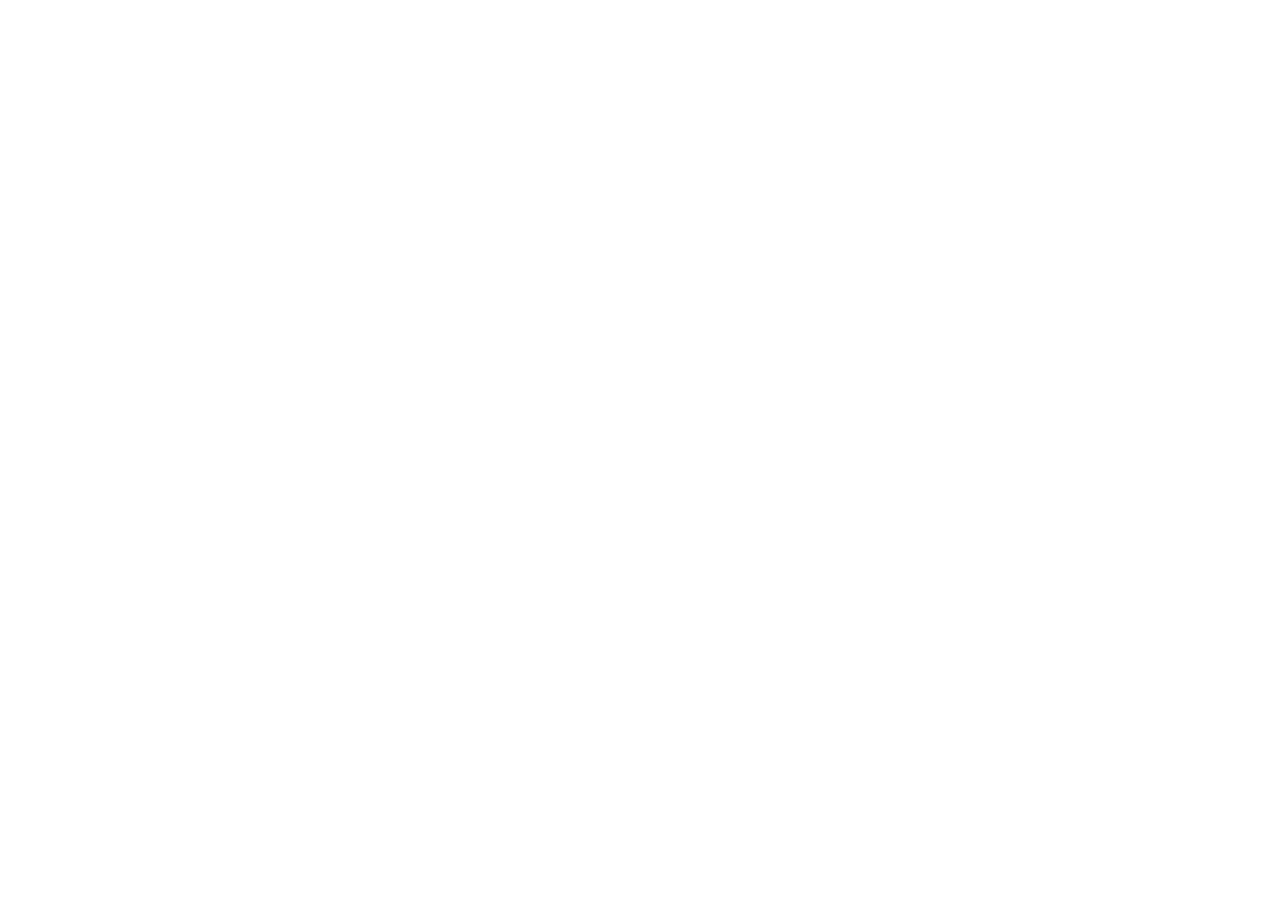
==== index.html @ 39fed941 "Add files via upload" ====
<!DOCTYPE html>
<html lang="en">
<head>
    <meta charset="UTF-8">
    <meta name="viewport" content="width=device-width, initial-scale=1.0">
    <title>homepage</title>
</head>
<body>
    
</body>
</html>
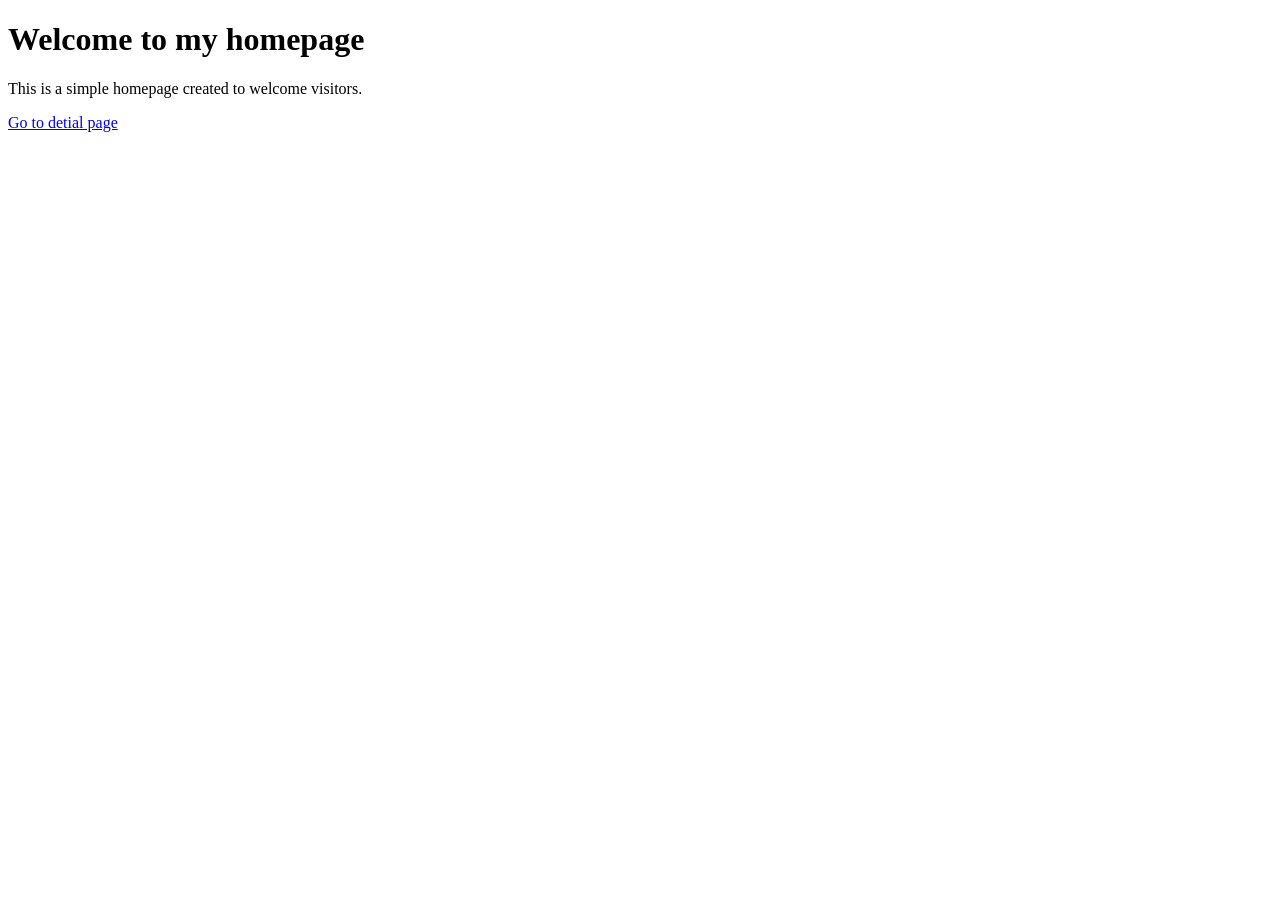
==== commit a917a8dd: "Add files via upload" ====
--- a/index.html
+++ b/index.html
@@ -6,6 +6,8 @@
     <title>homepage</title>
 </head>
 <body>
-    
+<h1>Welcome to my homepage</h1>
+<p>This is a simple homepage created to welcome visitors.</p>
+<p><a href="to-eat-detail.html">Go to detial page</a></p>
 </body>
 </html>
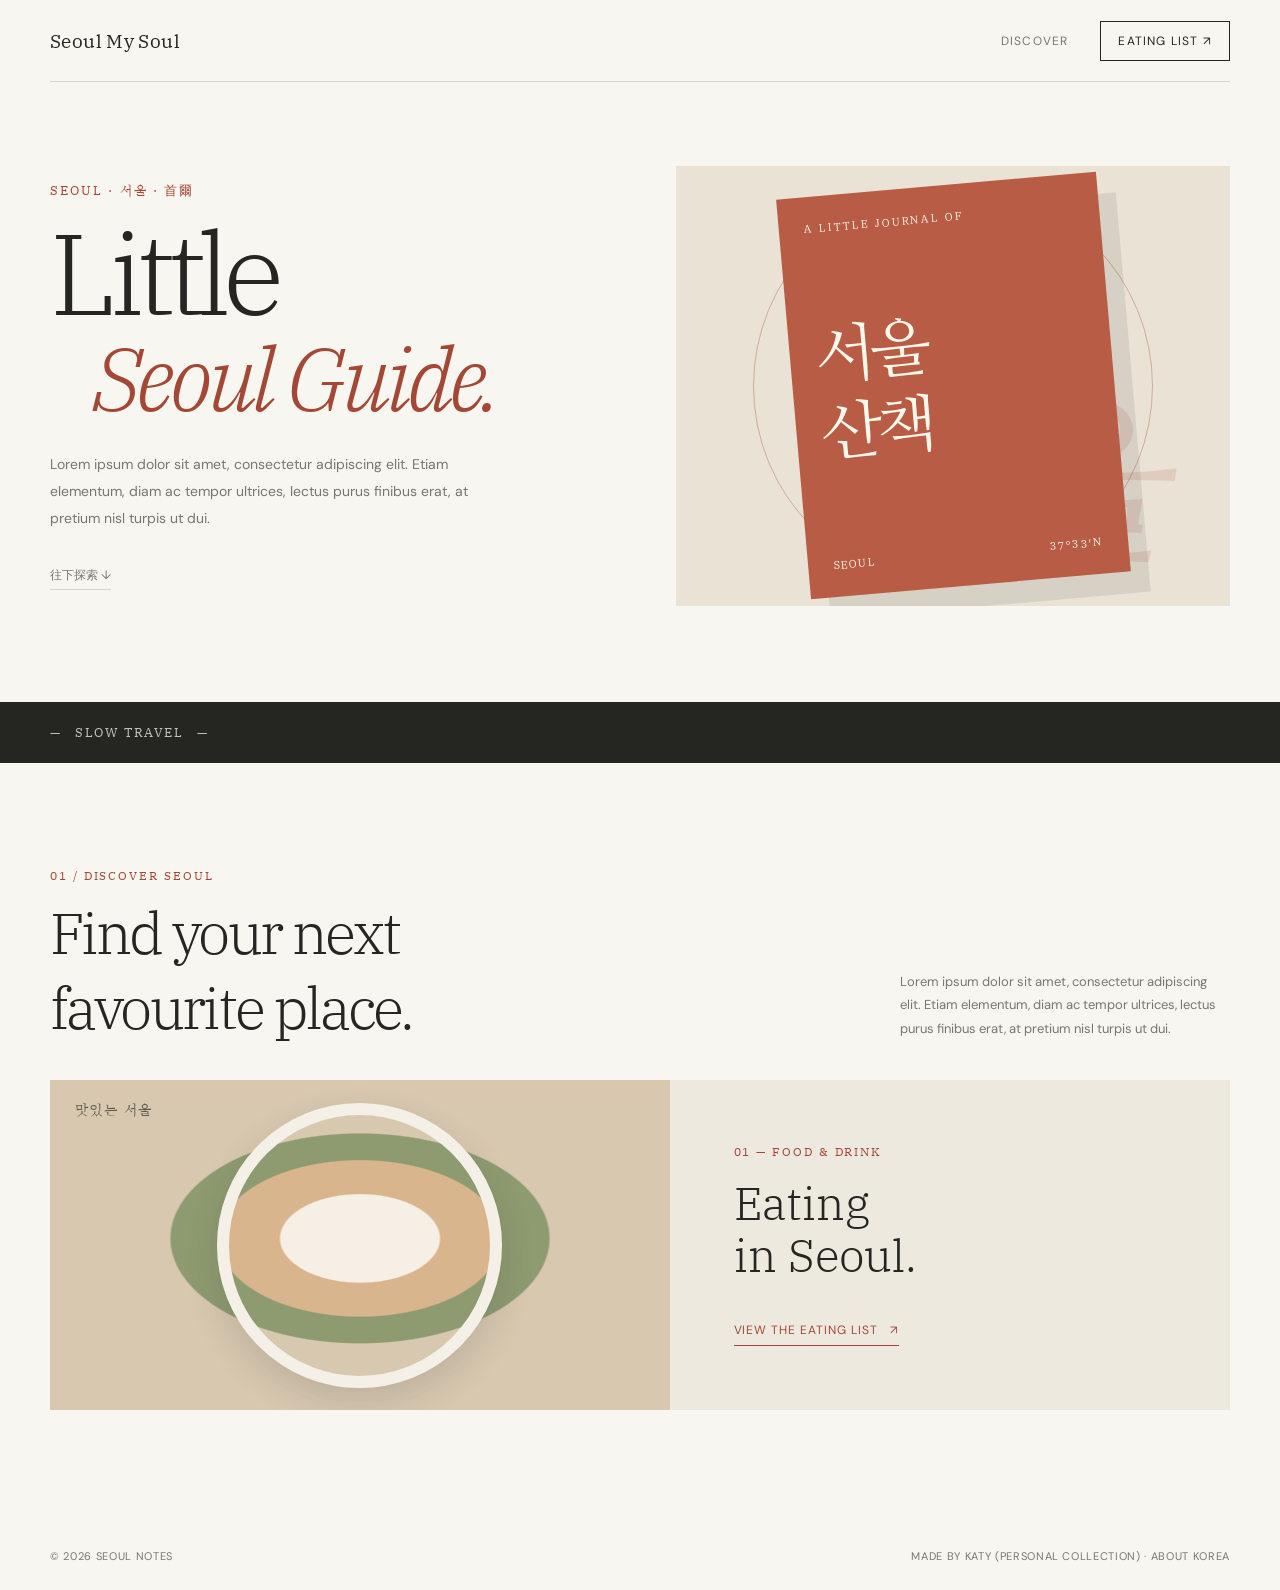
==== commit 24e90774: "Add files via upload" ====
--- a/index.html
+++ b/index.html
@@ -1,13 +1,465 @@
 <!DOCTYPE html>
-<html lang="en">
+<html lang="zh-Hant">
 <head>
-    <meta charset="UTF-8">
-    <meta name="viewport" content="width=device-width, initial-scale=1.0">
-    <title>homepage</title>
+  <meta charset="UTF-8" />
+  <meta name="viewport" content="width=device-width, initial-scale=1.0" />
+  <meta name="description" content="探索首爾美食與旅行靈感，收藏值得造訪的餐廳、咖啡店與街頭小吃。" />
+  <title>Korea Notes</title>
+
+  <link rel="preconnect" href="https://fonts.googleapis.com" />
+  <link rel="preconnect" href="https://fonts.gstatic.com" crossorigin />
+  <link href="https://fonts.googleapis.com/css2?family=DM+Sans:wght@400;500;600;700&family=IBM+Plex+Serif:ital,wght@0,300;0,400;0,500;1,300;1,400&family=Nanum+Myeongjo&display=swap" rel="stylesheet" />
+
+  <style>
+    :root {
+      --ink: #252522;
+      --muted: #77766f;
+      --paper: #f8f6f0;
+      --cream: #eee9df;
+      --red: #a44735;
+      --line: rgba(37, 37, 34, .16);
+      --serif: "IBM Plex Serif", "Nanum Myeongjo", serif;
+      --sans: "DM Sans", "Noto Sans TC", sans-serif;
+    }
+
+    * { box-sizing: border-box; }
+    html { scroll-behavior: smooth; }
+    body {
+      margin: 0;
+      color: var(--ink);
+      background: var(--paper);
+      font-family: var(--sans);
+      -webkit-font-smoothing: antialiased;
+    }
+    a { color: inherit; text-decoration: none; }
+    button, a { -webkit-tap-highlight-color: transparent; }
+
+    .site-header {
+      width: min(1180px, calc(100% - 64px));
+      margin: 0 auto;
+      min-height: 82px;
+      display: flex;
+      align-items: center;
+      justify-content: space-between;
+      border-bottom: 1px solid var(--line);
+    }
+    .brand {
+      display: inline-flex;
+      align-items: center;
+      gap: 11px;
+      font-family: var(--serif);
+      font-size: 19px;
+      letter-spacing: .02em;
+    }
+    .brand-mark {
+      width: 31px;
+      height: 31px;
+      display: grid;
+      place-items: center;
+      border: 1px solid var(--red);
+      border-radius: 50%;
+      color: var(--red);
+      font-family: var(--serif);
+      font-size: 16px;
+      font-style: italic;
+    }
+    .nav-links { display: flex; gap: 32px; align-items: center; }
+    .nav-links a {
+      color: var(--muted);
+      font-size: 12px;
+      letter-spacing: .1em;
+      text-transform: uppercase;
+      transition: color .2s ease;
+    }
+    .nav-links a:hover { color: var(--red); }
+    .nav-cta {
+      padding: 11px 17px;
+      border: 1px solid var(--ink);
+      color: var(--ink) !important;
+      transition: background .2s ease, color .2s ease;
+    }
+    .nav-cta:hover { background: var(--ink); color: white !important; }
+
+    .hero {
+      width: min(1180px, calc(100% - 64px));
+      margin: 0 auto;
+      min-height: 620px;
+      padding: 76px 0 88px;
+      display: grid;
+      grid-template-columns: 1.02fr .98fr;
+      align-items: center;
+      gap: 50px;
+    }
+    .eyebrow {
+      margin: 0 0 22px;
+      color: var(--red);
+      font-family: var(--serif);
+      font-size: 13px;
+      letter-spacing: .16em;
+    }
+    h1 {
+      margin: 0;
+      font-family: var(--serif);
+      font-size: clamp(66px, 9vw, 124px);
+      font-weight: 300;
+      letter-spacing: -.065em;
+      line-height: .88;
+    }
+    h1 span { display: block; }
+    h1 .second-line {
+      margin: 15px 0 0 42px;
+      color: var(--red);
+      font-style: italic;
+      font-size: .77em;
+      letter-spacing: -.055em;
+    }
+    .hero-copy {
+      max-width: 430px;
+      margin: 34px 0 0;
+      color: var(--muted);
+      font-size: 14px;
+      line-height: 1.95;
+    }
+    .hero-actions {
+      display: flex;
+      align-items: center;
+      gap: 22px;
+      margin-top: 34px;
+    }
+    .primary-link {
+      display: inline-flex;
+      align-items: center;
+      gap: 22px;
+      padding: 15px 19px;
+      background: var(--red);
+      color: white;
+      font-size: 12px;
+      letter-spacing: .08em;
+      transition: transform .2s ease, background .2s ease;
+    }
+    .primary-link:hover { background: #873929; transform: translateY(-2px); }
+    .text-link {
+      color: var(--muted);
+      font-size: 12px;
+      border-bottom: 1px solid var(--line);
+      padding-bottom: 5px;
+    }
+    .hero-art {
+      position: relative;
+      min-height: 440px;
+      display: grid;
+      place-items: center;
+      overflow: hidden;
+      background: #e9e2d5;
+    }
+    .hero-art::before {
+      content: "";
+      position: absolute;
+      width: 72%;
+      aspect-ratio: 1;
+      border: 1px solid rgba(164, 71, 53, .35);
+      border-radius: 50%;
+    }
+    .hero-art::after {
+      content: "서울";
+      position: absolute;
+      right: 9%;
+      bottom: 5%;
+      color: rgba(164, 71, 53, .14);
+      font-family: "Nanum Myeongjo", serif;
+      font-size: clamp(90px, 15vw, 190px);
+      line-height: 1;
+    }
+    .art-center {
+      position: relative;
+      z-index: 1;
+      width: 58%;
+      aspect-ratio: 4 / 5;
+      display: flex;
+      flex-direction: column;
+      justify-content: space-between;
+      padding: 25px;
+      background: #b85c46;
+      color: #fff8ed;
+      box-shadow: 18px 22px 0 rgba(37, 37, 34, .09);
+      transform: rotate(-5deg);
+    }
+    .art-small {
+      font-family: var(--serif);
+      font-size: 11px;
+      letter-spacing: .18em;
+    }
+    .art-title {
+      font-family: "Nanum Myeongjo", var(--serif);
+      font-size: clamp(34px, 5vw, 66px);
+      line-height: 1.2;
+      letter-spacing: -.08em;
+    }
+    .art-bottom {
+      display: flex;
+      justify-content: space-between;
+      align-items: end;
+      font-family: var(--serif);
+      font-size: 11px;
+      letter-spacing: .12em;
+    }
+
+    .intro-strip {
+      background: var(--ink);
+      color: var(--paper);
+      padding: 22px 0;
+      overflow: hidden;
+    }
+    .strip-inner {
+      width: min(1180px, calc(100% - 64px));
+      margin: auto;
+      display: flex;
+      justify-content: space-between;
+      gap: 20px;
+      color: rgba(248, 246, 240, .75);
+      font-family: var(--serif);
+      font-size: 13px;
+      letter-spacing: .12em;
+    }
+    .strip-inner span:nth-child(2) { color: #d58b78; }
+
+    .discover {
+      width: min(1180px, calc(100% - 64px));
+      margin: 0 auto;
+      padding: 105px 0 112px;
+    }
+    .section-heading {
+      display: flex;
+      justify-content: space-between;
+      align-items: end;
+      gap: 30px;
+      margin-bottom: 35px;
+    }
+    .section-kicker {
+      margin: 0 0 12px;
+      color: var(--red);
+      font-family: var(--serif);
+      font-size: 12px;
+      letter-spacing: .16em;
+    }
+    h2 {
+      margin: 0;
+      font-family: var(--serif);
+      font-size: clamp(38px, 5vw, 58px);
+      font-weight: 300;
+      letter-spacing: -.045em;
+    }
+    .section-note {
+      max-width: 330px;
+      margin: 0 0 5px;
+      color: var(--muted);
+      font-size: 13px;
+      line-height: 1.8;
+    }
+    .feature-card {
+      min-height: 330px;
+      display: grid;
+      grid-template-columns: 1.05fr .95fr;
+      background: var(--cream);
+    }
+    .feature-visual {
+      min-height: 330px;
+      position: relative;
+      display: grid;
+      place-items: center;
+      overflow: hidden;
+      background:
+        radial-gradient(ellipse at 50% 48%, rgba(255,255,255,.78) 0 18%, transparent 18.5%),
+        radial-gradient(ellipse at 50% 48%, #d8b58d 0 32%, transparent 32.5%),
+        radial-gradient(ellipse at 50% 48%, #8e9b70 0 43%, transparent 43.5%),
+        #d8c8b0;
+    }
+    .feature-visual::before {
+      content: "맛있는 서울";
+      position: absolute;
+      top: 22px;
+      left: 25px;
+      color: rgba(37, 37, 34, .68);
+      font-family: "Nanum Myeongjo", serif;
+      font-size: 14px;
+      letter-spacing: .1em;
+    }
+    .plate {
+      width: 46%;
+      aspect-ratio: 1;
+      border: 12px solid #f5f0e7;
+      border-radius: 50%;
+      box-shadow: 0 14px 35px rgba(37, 37, 34, .14);
+    }
+    .feature-content {
+      display: flex;
+      flex-direction: column;
+      align-items: flex-start;
+      justify-content: center;
+      padding: clamp(30px, 5vw, 65px);
+    }
+    .feature-number {
+      color: var(--red);
+      font-family: var(--serif);
+      font-size: 12px;
+      letter-spacing: .16em;
+    }
+    .feature-content h3 {
+      margin: 19px 0 14px;
+      font-family: var(--serif);
+      font-size: clamp(31px, 4vw, 46px);
+      font-weight: 300;
+      line-height: 1.12;
+    }
+    .feature-content p {
+      max-width: 390px;
+      margin: 0;
+      color: var(--muted);
+      font-size: 13px;
+      line-height: 1.9;
+    }
+    .feature-link {
+      margin-top: 27px;
+      padding-bottom: 7px;
+      border-bottom: 1px solid var(--red);
+      color: var(--red);
+      font-size: 12px;
+      letter-spacing: .08em;
+    }
+
+    .about {
+      padding: 74px 32px;
+      background: #eee9df;
+      text-align: center;
+    }
+    .about-inner { max-width: 650px; margin: auto; }
+    .about h2 { font-size: clamp(34px, 5vw, 48px); }
+    .about p:last-child {
+      margin: 20px auto 0;
+      color: var(--muted);
+      font-size: 13px;
+      line-height: 2;
+    }
+    footer {
+      width: min(1180px, calc(100% - 64px));
+      margin: auto;
+      padding: 27px 0;
+      display: flex;
+      justify-content: space-between;
+      gap: 20px;
+      color: var(--muted);
+      font-size: 11px;
+      letter-spacing: .06em;
+    }
+
+    @media (max-width: 760px) {
+      .site-header, .hero, .discover, .strip-inner, footer {
+        width: min(100% - 40px, 560px);
+      }
+      .site-header { min-height: 70px; }
+      .nav-links { gap: 15px; }
+      .nav-links a { font-size: 10px; }
+      .nav-links a:not(.nav-cta) { display: none; }
+      .nav-cta { padding: 9px 12px; }
+      .hero {
+        min-height: auto;
+        padding: 65px 0 58px;
+        grid-template-columns: 1fr;
+        gap: 43px;
+      }
+      h1 { font-size: clamp(67px, 17vw, 100px); }
+      h1 .second-line { margin-left: 22px; }
+      .hero-copy { margin-top: 26px; }
+      .hero-art { min-height: 360px; }
+      .art-center { width: 53%; }
+      .strip-inner { flex-wrap: wrap; justify-content: center; text-align: center; }
+      .strip-inner span:last-child { display: none; }
+      .discover { padding: 72px 0 78px; }
+      .section-heading { display: block; }
+      .section-note { margin-top: 18px; }
+      .feature-card { grid-template-columns: 1fr; }
+      .feature-visual { min-height: 270px; }
+      .feature-content { padding: 32px 27px 38px; }
+      footer { flex-direction: column; text-align: center; }
+    }
+    @media (prefers-reduced-motion: reduce) {
+      html { scroll-behavior: auto; }
+      *, *::before, *::after { transition-duration: .01ms !important; }
+    }
+  </style>
 </head>
+
 <body>
-<h1>Welcome to my homepage</h1>
-<p>This is a simple homepage created to welcome visitors.</p>
-<p><a href="to-eat-detail.html">Go to detial page</a></p>
+  <header class="site-header">
+    <a class="brand" href="index.html" aria-label="Seoul Notes 首頁">
+      <span>Seoul My Soul</span>
+    </a>
+    <nav class="nav-links" aria-label="主選單">
+      <a href="#discover">Discover</a>
+      <a class="nav-cta" href="to-eat-detail.html">Eating List ↗</a>
+    </nav>
+  </header>
+
+  <main>
+    <section class="hero">
+      <div class="hero-content">
+        <p class="eyebrow">SEOUL · 서울 · 首爾</p>
+        <h1>
+          <span>Little</span>
+          <span class="second-line">Seoul Guide.</span>
+        </h1>
+        <p class="hero-copy">
+          Lorem ipsum dolor sit amet, consectetur adipiscing elit. Etiam elementum, diam ac tempor ultrices, lectus purus finibus erat, at pretium nisl turpis ut dui.
+        </p>
+        <div class="hero-actions">
+          <a class="text-link" href="#discover">往下探索 ↓</a>
+        </div>
+      </div>
+
+      <div class="hero-art" role="img" aria-label="以韓文字與暖色調構成的首爾旅行主視覺">
+        <div class="art-center">
+          <span class="art-small">A LITTLE JOURNAL OF</span>
+          <span class="art-title">서울<br />산책</span>
+          <span class="art-bottom"><span>SEOUL</span><span>37°33′N</span></span>
+        </div>
+      </div>
+    </section>
+
+    <div class="intro-strip" aria-label="網站主題">
+      <div class="strip-inner">
+        <span>— &nbsp; SLOW TRAVEL &nbsp; —</span>
+      </div>
+    </div>
+
+    <section class="discover" id="discover">
+      <div class="section-heading">
+        <div>
+          <p class="section-kicker">01 / DISCOVER SEOUL</p>
+          <h2>Find your next<br />favourite place.</h2>
+        </div>
+        <p class="section-note">
+ Lorem ipsum dolor sit amet, consectetur adipiscing elit. Etiam elementum, diam ac tempor ultrices, lectus purus finibus erat, at pretium nisl turpis ut dui.
+        </p>
+      </div>
+
+      <article class="feature-card">
+        <div class="feature-visual" role="img" aria-label="以餐盤和自然色調呈現的韓國美食主題插畫">
+          <div class="plate"></div>
+        </div>
+        <div class="feature-content">
+          <span class="feature-number">01 — FOOD & DRINK</span>
+          <h3>Eating<br />in Seoul.</h3>
+          <a class="feature-link" href="to-eat-detail.html">
+            VIEW THE EATING LIST &nbsp; ↗
+          </a>
+        </div>
+      </article>
+    </section>
+  </main>
+
+  <footer>
+    <span>© 2026 SEOUL NOTES</span>
+    <span>MADE BY KATY (PERSONAL COLLECTION) · ABOUT KOREA</span>
+  </footer>
 </body>
-</html>+</html>
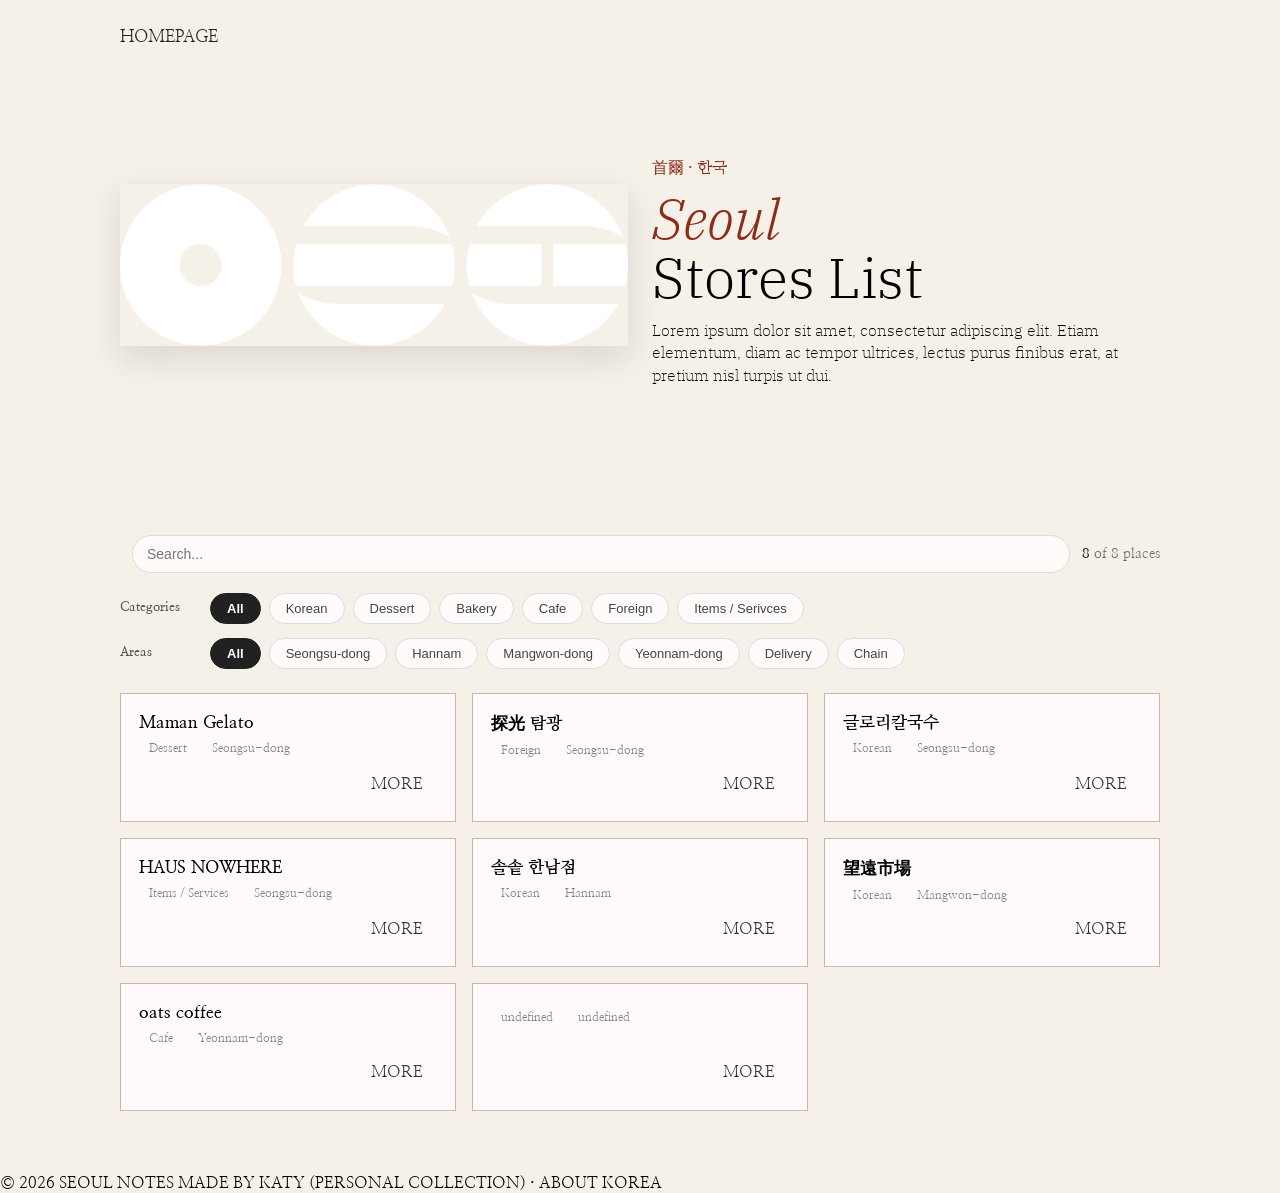
==== commit 6599ccc4: "Add files via upload" ====
--- a/index.html
+++ b/index.html
@@ -3,463 +3,483 @@
 <head>
   <meta charset="UTF-8" />
   <meta name="viewport" content="width=device-width, initial-scale=1.0" />
-  <meta name="description" content="探索首爾美食與旅行靈感，收藏值得造訪的餐廳、咖啡店與街頭小吃。" />
-  <title>Korea Notes</title>
+  <title>List in Seoul</title>
+
+  <link rel="stylesheet" href="to-eat-detail.css" />
+  <link rel="stylesheet" href="https://cdnjs.cloudflare.com/ajax/libs/remixicon/4.2.0/remixicon.min.css" />
 
   <link rel="preconnect" href="https://fonts.googleapis.com" />
   <link rel="preconnect" href="https://fonts.gstatic.com" crossorigin />
-  <link href="https://fonts.googleapis.com/css2?family=DM+Sans:wght@400;500;600;700&family=IBM+Plex+Serif:ital,wght@0,300;0,400;0,500;1,300;1,400&family=Nanum+Myeongjo&display=swap" rel="stylesheet" />
-
-  <style>
-    :root {
-      --ink: #252522;
-      --muted: #77766f;
-      --paper: #f8f6f0;
-      --cream: #eee9df;
-      --red: #a44735;
-      --line: rgba(37, 37, 34, .16);
-      --serif: "IBM Plex Serif", "Nanum Myeongjo", serif;
-      --sans: "DM Sans", "Noto Sans TC", sans-serif;
-    }
-
-    * { box-sizing: border-box; }
-    html { scroll-behavior: smooth; }
-    body {
-      margin: 0;
-      color: var(--ink);
-      background: var(--paper);
-      font-family: var(--sans);
-      -webkit-font-smoothing: antialiased;
-    }
-    a { color: inherit; text-decoration: none; }
-    button, a { -webkit-tap-highlight-color: transparent; }
-
-    .site-header {
-      width: min(1180px, calc(100% - 64px));
-      margin: 0 auto;
-      min-height: 82px;
-      display: flex;
-      align-items: center;
-      justify-content: space-between;
-      border-bottom: 1px solid var(--line);
-    }
-    .brand {
-      display: inline-flex;
-      align-items: center;
-      gap: 11px;
-      font-family: var(--serif);
-      font-size: 19px;
-      letter-spacing: .02em;
-    }
-    .brand-mark {
-      width: 31px;
-      height: 31px;
-      display: grid;
-      place-items: center;
-      border: 1px solid var(--red);
-      border-radius: 50%;
-      color: var(--red);
-      font-family: var(--serif);
-      font-size: 16px;
-      font-style: italic;
-    }
-    .nav-links { display: flex; gap: 32px; align-items: center; }
-    .nav-links a {
-      color: var(--muted);
-      font-size: 12px;
-      letter-spacing: .1em;
-      text-transform: uppercase;
-      transition: color .2s ease;
-    }
-    .nav-links a:hover { color: var(--red); }
-    .nav-cta {
-      padding: 11px 17px;
-      border: 1px solid var(--ink);
-      color: var(--ink) !important;
-      transition: background .2s ease, color .2s ease;
-    }
-    .nav-cta:hover { background: var(--ink); color: white !important; }
-
-    .hero {
-      width: min(1180px, calc(100% - 64px));
-      margin: 0 auto;
-      min-height: 620px;
-      padding: 76px 0 88px;
-      display: grid;
-      grid-template-columns: 1.02fr .98fr;
-      align-items: center;
-      gap: 50px;
-    }
-    .eyebrow {
-      margin: 0 0 22px;
-      color: var(--red);
-      font-family: var(--serif);
-      font-size: 13px;
-      letter-spacing: .16em;
-    }
-    h1 {
-      margin: 0;
-      font-family: var(--serif);
-      font-size: clamp(66px, 9vw, 124px);
-      font-weight: 300;
-      letter-spacing: -.065em;
-      line-height: .88;
-    }
-    h1 span { display: block; }
-    h1 .second-line {
-      margin: 15px 0 0 42px;
-      color: var(--red);
-      font-style: italic;
-      font-size: .77em;
-      letter-spacing: -.055em;
-    }
-    .hero-copy {
-      max-width: 430px;
-      margin: 34px 0 0;
-      color: var(--muted);
-      font-size: 14px;
-      line-height: 1.95;
-    }
-    .hero-actions {
-      display: flex;
-      align-items: center;
-      gap: 22px;
-      margin-top: 34px;
-    }
-    .primary-link {
-      display: inline-flex;
-      align-items: center;
-      gap: 22px;
-      padding: 15px 19px;
-      background: var(--red);
-      color: white;
-      font-size: 12px;
-      letter-spacing: .08em;
-      transition: transform .2s ease, background .2s ease;
-    }
-    .primary-link:hover { background: #873929; transform: translateY(-2px); }
-    .text-link {
-      color: var(--muted);
-      font-size: 12px;
-      border-bottom: 1px solid var(--line);
-      padding-bottom: 5px;
-    }
-    .hero-art {
-      position: relative;
-      min-height: 440px;
-      display: grid;
-      place-items: center;
-      overflow: hidden;
-      background: #e9e2d5;
-    }
-    .hero-art::before {
-      content: "";
-      position: absolute;
-      width: 72%;
-      aspect-ratio: 1;
-      border: 1px solid rgba(164, 71, 53, .35);
-      border-radius: 50%;
-    }
-    .hero-art::after {
-      content: "서울";
-      position: absolute;
-      right: 9%;
-      bottom: 5%;
-      color: rgba(164, 71, 53, .14);
-      font-family: "Nanum Myeongjo", serif;
-      font-size: clamp(90px, 15vw, 190px);
-      line-height: 1;
-    }
-    .art-center {
-      position: relative;
-      z-index: 1;
-      width: 58%;
-      aspect-ratio: 4 / 5;
-      display: flex;
-      flex-direction: column;
-      justify-content: space-between;
-      padding: 25px;
-      background: #b85c46;
-      color: #fff8ed;
-      box-shadow: 18px 22px 0 rgba(37, 37, 34, .09);
-      transform: rotate(-5deg);
-    }
-    .art-small {
-      font-family: var(--serif);
-      font-size: 11px;
-      letter-spacing: .18em;
-    }
-    .art-title {
-      font-family: "Nanum Myeongjo", var(--serif);
-      font-size: clamp(34px, 5vw, 66px);
-      line-height: 1.2;
-      letter-spacing: -.08em;
-    }
-    .art-bottom {
-      display: flex;
-      justify-content: space-between;
-      align-items: end;
-      font-family: var(--serif);
-      font-size: 11px;
-      letter-spacing: .12em;
-    }
-
-    .intro-strip {
-      background: var(--ink);
-      color: var(--paper);
-      padding: 22px 0;
-      overflow: hidden;
-    }
-    .strip-inner {
-      width: min(1180px, calc(100% - 64px));
-      margin: auto;
-      display: flex;
-      justify-content: space-between;
-      gap: 20px;
-      color: rgba(248, 246, 240, .75);
-      font-family: var(--serif);
-      font-size: 13px;
-      letter-spacing: .12em;
-    }
-    .strip-inner span:nth-child(2) { color: #d58b78; }
-
-    .discover {
-      width: min(1180px, calc(100% - 64px));
-      margin: 0 auto;
-      padding: 105px 0 112px;
-    }
-    .section-heading {
-      display: flex;
-      justify-content: space-between;
-      align-items: end;
-      gap: 30px;
-      margin-bottom: 35px;
-    }
-    .section-kicker {
-      margin: 0 0 12px;
-      color: var(--red);
-      font-family: var(--serif);
-      font-size: 12px;
-      letter-spacing: .16em;
-    }
-    h2 {
-      margin: 0;
-      font-family: var(--serif);
-      font-size: clamp(38px, 5vw, 58px);
-      font-weight: 300;
-      letter-spacing: -.045em;
-    }
-    .section-note {
-      max-width: 330px;
-      margin: 0 0 5px;
-      color: var(--muted);
-      font-size: 13px;
-      line-height: 1.8;
-    }
-    .feature-card {
-      min-height: 330px;
-      display: grid;
-      grid-template-columns: 1.05fr .95fr;
-      background: var(--cream);
-    }
-    .feature-visual {
-      min-height: 330px;
-      position: relative;
-      display: grid;
-      place-items: center;
-      overflow: hidden;
-      background:
-        radial-gradient(ellipse at 50% 48%, rgba(255,255,255,.78) 0 18%, transparent 18.5%),
-        radial-gradient(ellipse at 50% 48%, #d8b58d 0 32%, transparent 32.5%),
-        radial-gradient(ellipse at 50% 48%, #8e9b70 0 43%, transparent 43.5%),
-        #d8c8b0;
-    }
-    .feature-visual::before {
-      content: "맛있는 서울";
-      position: absolute;
-      top: 22px;
-      left: 25px;
-      color: rgba(37, 37, 34, .68);
-      font-family: "Nanum Myeongjo", serif;
-      font-size: 14px;
-      letter-spacing: .1em;
-    }
-    .plate {
-      width: 46%;
-      aspect-ratio: 1;
-      border: 12px solid #f5f0e7;
-      border-radius: 50%;
-      box-shadow: 0 14px 35px rgba(37, 37, 34, .14);
-    }
-    .feature-content {
-      display: flex;
-      flex-direction: column;
-      align-items: flex-start;
-      justify-content: center;
-      padding: clamp(30px, 5vw, 65px);
-    }
-    .feature-number {
-      color: var(--red);
-      font-family: var(--serif);
-      font-size: 12px;
-      letter-spacing: .16em;
-    }
-    .feature-content h3 {
-      margin: 19px 0 14px;
-      font-family: var(--serif);
-      font-size: clamp(31px, 4vw, 46px);
-      font-weight: 300;
-      line-height: 1.12;
-    }
-    .feature-content p {
-      max-width: 390px;
-      margin: 0;
-      color: var(--muted);
-      font-size: 13px;
-      line-height: 1.9;
-    }
-    .feature-link {
-      margin-top: 27px;
-      padding-bottom: 7px;
-      border-bottom: 1px solid var(--red);
-      color: var(--red);
-      font-size: 12px;
-      letter-spacing: .08em;
-    }
-
-    .about {
-      padding: 74px 32px;
-      background: #eee9df;
-      text-align: center;
-    }
-    .about-inner { max-width: 650px; margin: auto; }
-    .about h2 { font-size: clamp(34px, 5vw, 48px); }
-    .about p:last-child {
-      margin: 20px auto 0;
-      color: var(--muted);
-      font-size: 13px;
-      line-height: 2;
-    }
-    footer {
-      width: min(1180px, calc(100% - 64px));
-      margin: auto;
-      padding: 27px 0;
-      display: flex;
-      justify-content: space-between;
-      gap: 20px;
-      color: var(--muted);
-      font-size: 11px;
-      letter-spacing: .06em;
-    }
-
-    @media (max-width: 760px) {
-      .site-header, .hero, .discover, .strip-inner, footer {
-        width: min(100% - 40px, 560px);
-      }
-      .site-header { min-height: 70px; }
-      .nav-links { gap: 15px; }
-      .nav-links a { font-size: 10px; }
-      .nav-links a:not(.nav-cta) { display: none; }
-      .nav-cta { padding: 9px 12px; }
-      .hero {
-        min-height: auto;
-        padding: 65px 0 58px;
-        grid-template-columns: 1fr;
-        gap: 43px;
-      }
-      h1 { font-size: clamp(67px, 17vw, 100px); }
-      h1 .second-line { margin-left: 22px; }
-      .hero-copy { margin-top: 26px; }
-      .hero-art { min-height: 360px; }
-      .art-center { width: 53%; }
-      .strip-inner { flex-wrap: wrap; justify-content: center; text-align: center; }
-      .strip-inner span:last-child { display: none; }
-      .discover { padding: 72px 0 78px; }
-      .section-heading { display: block; }
-      .section-note { margin-top: 18px; }
-      .feature-card { grid-template-columns: 1fr; }
-      .feature-visual { min-height: 270px; }
-      .feature-content { padding: 32px 27px 38px; }
-      footer { flex-direction: column; text-align: center; }
-    }
-    @media (prefers-reduced-motion: reduce) {
-      html { scroll-behavior: auto; }
-      *, *::before, *::after { transition-duration: .01ms !important; }
-    }
-  </style>
+  <link href="https://fonts.googleapis.com/css2?family=IBM+Plex+Serif:ital,wght@0,100;0,200;0,300;0,400;0,500;0,600;0,700;1,100;1,200;1,300;1,400;1,500;1,600;1,700&family=Nanum+Myeongjo&display=swap"
+        rel="stylesheet" />
 </head>
-
 <body>
-  <header class="site-header">
-    <a class="brand" href="index.html" aria-label="Seoul Notes 首頁">
-      <span>Seoul My Soul</span>
-    </a>
-    <nav class="nav-links" aria-label="主選單">
-      <a href="#discover">Discover</a>
-      <a class="nav-cta" href="to-eat-detail.html">Eating List ↗</a>
+  <header class="header">
+    <nav class="container header-inner">
+      <a href="index.html" class="nav-logo">
+        <i class="ri-home-line"></i>
+        <span>HOMEPAGE</span>
+      </a>
     </nav>
   </header>
 
-  <main>
-    <section class="hero">
-      <div class="hero-content">
-        <p class="eyebrow">SEOUL · 서울 · 首爾</p>
-        <h1>
-          <span>Little</span>
-          <span class="second-line">Seoul Guide.</span>
+  <section class="eat-hero">
+    <div class="container hero-inner">
+      <figure class="eat-hero-figure">
+        <img src="images/arirang-icon.png" alt="sticker" />
+      </figure>
+
+      <div class="eat-hero-content">
+        <p class="eyebrow">首爾 · 한국</p>
+        <h1 class="eat-hero-title">
+          <span class="eat-hero-title1">Seoul</span>
+          <span class="eat-hero-title2">Stores List</span>
         </h1>
-        <p class="hero-copy">
-          Lorem ipsum dolor sit amet, consectetur adipiscing elit. Etiam elementum, diam ac tempor ultrices, lectus purus finibus erat, at pretium nisl turpis ut dui.
+        <p class="eat-hero-subtitle">
+          Lorem ipsum dolor sit amet, consectetur adipiscing elit. Etiam elementum,
+          diam ac tempor ultrices, lectus purus finibus erat, at pretium nisl turpis ut dui.
         </p>
-        <div class="hero-actions">
-          <a class="text-link" href="#discover">往下探索 ↓</a>
+      </div>
+    </div>
+  </section>
+
+  <section class="list">
+    <div class="container">
+      <div class="toolbar">
+        <label for="searchInput" class="sr-only">Search</label>
+        <i class="ri-search-line"></i>
+        <input id="searchInput" type="text" placeholder="Search..." />
+        <div id="countText" aria-live="polite">0 of 0 places</div>
+      </div>
+
+      <div class="filter-group">
+        <span class="filter-label">Categories</span>
+        <div class="chips" id="categoryChips"></div>
+      </div>
+
+      <div class="filter-group">
+        <span class="filter-label">Areas</span>
+        <div class="chips" id="areaChips"></div>
+      </div>
+
+      <article class="cards" id="cardsContainer"></article>
+    </div>
+  </section>
+
+  <!-- 共用餐廳詳細資料彈窗 -->
+  <div class="modal" id="placeModal" aria-hidden="true">
+    <div class="modal-backdrop" data-modal-close></div>
+    <section class="modal-panel" role="dialog" aria-modal="true"
+      aria-labelledby="modalTitle" aria-describedby="modalDescription" tabindex="-1">
+      <button class="modal-close" type="button" aria-label="關閉彈窗" data-modal-close>
+        <i class="ri-close-line" aria-hidden="true"></i>
+      </button>
+      <div class="modal-layout">
+        <div class="modal-image-wrap">
+          <img class="modal-image" id="modalImage" src="" alt="" />
         </div>
-      </div>
-
-      <div class="hero-art" role="img" aria-label="以韓文字與暖色調構成的首爾旅行主視覺">
-        <div class="art-center">
-          <span class="art-small">A LITTLE JOURNAL OF</span>
-          <span class="art-title">서울<br />산책</span>
-          <span class="art-bottom"><span>SEOUL</span><span>37°33′N</span></span>
+        <div class="modal-content">
+          <p class="modal-eyebrow">SEOUL · EATING LIST</p>
+          <h2 id="modalTitle"></h2>
+          <div class="modal-tags" id="modalTags"></div>
+          <section class="modal-section">
+            <p class="modal-detail" id="modalAddress"></p>
+            <div class="modal-map-links">
+              <a class="modal-link" id="modalGoogleMap" href="#" target="_blank" rel="noopener">
+                <i class="ri-map-pin-line" aria-hidden="true"></i> Google <i class="ri-arrow-right-up-line" aria-hidden="true"></i>
+              </a>
+              <a class="modal-link" id="modalNaverMap" href="#" target="_blank" rel="noopener">
+                <i class="ri-map-pin-2-line" aria-hidden="true"></i> Naver <i class="ri-arrow-right-up-line" aria-hidden="true"></i>
+              </a>
+            </div>
+          </section> 
+          <section class="modal-section">
+            <h3>ABOUT · 餐廳/店舖 簡介</h3>
+            <p class="modal-description" id="modalDescription"></p>
+          </section>
+
+          <section class="modal-section">
+            <h3>OPENING HOURS · 營業時間</h3>
+            <p class="modal-detail" id="modalHours"></p>
+          </section>
+          <section class="modal-section">
+            <h3>WHY VISIT · 推薦原因</h3>
+            <p class="modal-detail" id="modalReason"></p>
+          </section>
         </div>
       </div>
     </section>
-
-    <div class="intro-strip" aria-label="網站主題">
-      <div class="strip-inner">
-        <span>— &nbsp; SLOW TRAVEL &nbsp; —</span>
-      </div>
-    </div>
-
-    <section class="discover" id="discover">
-      <div class="section-heading">
-        <div>
-          <p class="section-kicker">01 / DISCOVER SEOUL</p>
-          <h2>Find your next<br />favourite place.</h2>
-        </div>
-        <p class="section-note">
- Lorem ipsum dolor sit amet, consectetur adipiscing elit. Etiam elementum, diam ac tempor ultrices, lectus purus finibus erat, at pretium nisl turpis ut dui.
-        </p>
-      </div>
-
-      <article class="feature-card">
-        <div class="feature-visual" role="img" aria-label="以餐盤和自然色調呈現的韓國美食主題插畫">
-          <div class="plate"></div>
-        </div>
-        <div class="feature-content">
-          <span class="feature-number">01 — FOOD & DRINK</span>
-          <h3>Eating<br />in Seoul.</h3>
-          <a class="feature-link" href="to-eat-detail.html">
-            VIEW THE EATING LIST &nbsp; ↗
-          </a>
-        </div>
-      </article>
-    </section>
-  </main>
-
-  <footer>
+  </div>
+
+  <script>
+    /* =========================================================
+       1. 資料：area 統一用 "Seongsu / Hannam / Mangwon" 這組 key，
+          顯示文字交給 AREA_LABEL 處理（修正資料不一致）
+       ========================================================= */
+    const places = [
+    
+    /* ======= Seongsu ========== */
+      { name: "Maman Gelato", 
+      category: "Dessert", 
+      area: "Seongsu", 
+      image: "images/maman.jpg", 
+      description: "招牌是迪拜巧克力味，很多人排隊", 
+      address: "南韓 Seoul, Seongdong-gu, Yeonmujang 9-gil, 8 1층", 
+      googleMapQuery: "Maman Gelato Seongsu",
+      naverMapQuery: "마망젤라또 서울 성수동",
+      hours: "11:30 – 21:00", 
+      reason: "想吃matcha with straberry和chocolate berry" },
+
+      { name: "探光 탐광", 
+      category: "Foreign", 
+      area: "Seongsu", 
+      image: "images/tamgwang.jpg", 
+      description: "其實是一間日料店", 
+      address: "首爾 城東區 聖水洞二街 315-24", 
+      googleMapQuery: "26 Yeonmujang 5ga-gil, Seongdong-gu, Seoul, 南韓",
+      naverMapQuery: "탐광 성수동",
+      hours: "11:30–15:30 ; 16:30–21:00", 
+      reason: "招牌是炸蝦排蓋飯，就是價格，套餐八十多（hkd）" },
+
+      { name: "글로리칼국수", 
+      category: "Korean", 
+      area: "Seongsu", 
+      image: "images/glory.jpg", 
+      description: "主打韓式刀切麵&人參雞湯", 
+      address: "南韓 Seoul, Mapo-gu, World Cup-ro 13-gil, 73 1층", 
+      googleMapQuery: "글로리칼국수 성수점",
+      naverMapQuery: "글로리칼국수 서울 성수동",
+      hours: "12:00–20:00 (no mon & tue) 那我當時挺幸運的", 
+      reason: "吃過的一個韓餐，覺得pretty good" },
+
+      { name: "HAUS NOWHERE", 
+      category: "Items", 
+      area: "Seongsu", 
+      image: "images/haus.jpg", 
+      description: "Gentle Monster 總部，涵蓋了所有旗下品牌", 
+      address: "請在此填寫韓文或英文地址。", 
+      googleMapQuery: "HAUS NOWHERE SEOUL",
+      naverMapQuery: "하우스 노웨어 서울",
+      hours: "11:00–21:00", 
+      reason: "想買太陽眼鏡，看抽象的藝術裝置" }, 
+
+  /* ======= Hannam ========== */
+      { name: "솔솥 한남점", 
+      category: "Korean", 
+      area: "Hannam", 
+      image: "#", 
+      description: "釜飯，好像有連鎖店，不一定是這間", 
+      address: "請在此填寫韓文或英文地址。", 
+      googleMapQuery: "Solsot Pot Rice House Hannam 솔솥 한남점",
+      naverMapQuery: "솔솥 한남점",
+      hours: "11:30–21:00", 
+      reason: "請在此填寫推薦原因或必點菜式。" },
+
+  /* ======= Mangwon ========== */
+      { name: "望遠市場", 
+      category: "Korean", 
+      area: "Mangwon", 
+      image: "#", 
+      description: "請在此填寫餐廳簡介。", 
+      address: "27 Poeun-ro 6-gil, Mapo-gu, Seoul, 南韓", 
+      googleMapQuery: "망원시장",
+      naverMapQuery: "망원시장",
+      hours: "請在此填寫營業時間及公休日。", 
+      reason: "請在此填寫推薦原因或必點菜式。" },
+
+   /* ======= Yeonnmam ========== */
+      { name: "oats coffee", 
+      category: "Cafe", 
+      area: "Yeonnam", 
+      image: "images/oat-coffee-2.jpeg", 
+      description: "跟弘大地鐵站有點距離，步行約14分鐘", 
+      address: "29-8 Seongmisan-ro 29-gil, Mapo-gu, Seoul, 南韓", 
+      googleMapQuery: "oats coffee Yeonnam",
+      naverMapQuery: "오츠커피 연남",
+      hours: "11:00–21:00", 
+      reason: "聽說這的維也納咖啡很好喝 6500won 挺便宜的" },
+
+        /* ======= chain ========== */
+
+     { name: "", 
+      category: "", 
+      area: "", 
+      image: "#", 
+      description: "請在此填寫餐廳簡介。", 
+      address: "請在此填寫韓文或英文地址。", 
+      googleMapQuery: "",
+      naverMapQuery: "",
+      hours: "請在此填寫營業時間及公休日。", 
+      reason: "請在此填寫推薦原因或必點菜式。" }
+    ];
+
+    const CATEGORY_LABEL = {
+      Korean: "Korean",
+      Dessert: "Dessert",
+      Bakery: "Bakery",
+      Cafe: "Cafe",
+      Foreign: "Foreign",
+      Items: "Items / Services"
+    };
+
+    /* key 與 places.area 完全對應，才不會出現 undefined */
+    const AREA_LABEL = {
+      Seongsu: "Seongsu-dong",
+      Hannam:  "Hannam",
+      Mangwon: "Mangwon-dong",
+      Yeonnam: "Yeonnam-dong",
+      delivery: "Delivery",
+      chain: "Chain"
+    };
+
+    /* 注意：value 要跟 places.area 一致（不是顯示文字） */
+    const CATEGORY_OPTIONS = [
+      { value: "All",      label: "All" },
+      { value: "Korean",   label: "Korean" },
+      { value: "Dessert",  label: "Dessert" },
+      { value: "Bakery",   label: "Bakery" },
+      { value: "Cafe",   label: "Cafe" },
+      { value: "Foreign", label: "Foreign" },
+      { value: "Items",   label: "Items / Serivces" }
+    ];
+
+    const AREA_OPTIONS = [
+      { value: "All",     label: "All" },
+      { value: "Seongsu", label: "Seongsu-dong" },
+      { value: "Hannam",  label: "Hannam" },
+      { value: "Mangwon", label: "Mangwon-dong" },
+      { value: "Yeonnam", label: "Yeonnam-dong" },
+      { value: "delivery", label: "Delivery" },
+      { value: "chain", label: "Chain" }
+    ];
+
+    /* =========================================================
+       2. State
+       ========================================================= */
+    const state = {
+      category: "All",
+      area: "All",
+      keyword: ""
+    };
+
+    /* =========================================================
+       3. DOM
+       ========================================================= */
+    const categoryChips  = document.getElementById("categoryChips");
+    const areaChips      = document.getElementById("areaChips");
+    const cardsContainer = document.getElementById("cardsContainer");
+    const countText      = document.getElementById("countText");
+    const searchInput    = document.getElementById("searchInput");
+
+    const placeModal       = document.getElementById("placeModal");
+    const modalPanel       = placeModal.querySelector(".modal-panel");
+    const modalTitle       = document.getElementById("modalTitle");
+    const modalTags        = document.getElementById("modalTags");
+    const modalImage       = document.getElementById("modalImage");
+    const modalDescription = document.getElementById("modalDescription");
+    const modalAddress     = document.getElementById("modalAddress");
+    const modalHours       = document.getElementById("modalHours");
+    const modalReason      = document.getElementById("modalReason");
+    const modalGoogleMap   = document.getElementById("modalGoogleMap");
+    const modalNaverMap    = document.getElementById("modalNaverMap");
+    let lastFocusedElement = null;
+
+
+    /* =========================================================
+       4. 產生篩選按鈕
+       ========================================================= */
+    function buildChips(container, options, stateKey) {
+      container.innerHTML = "";
+
+      options.forEach(function (option) {
+        const btn = document.createElement("button");
+        btn.type = "button";
+        btn.className = "chip" + (state[stateKey] === option.value ? " active" : "");
+        btn.textContent = option.label;
+
+        btn.addEventListener("click", function () {
+          state[stateKey] = option.value;
+
+          container.querySelectorAll(".chip").forEach(function (c) {
+            c.classList.remove("active");
+          });
+          btn.classList.add("active");
+
+          renderCards();
+        });
+
+        container.appendChild(btn);
+      });
+    }
+
+    /* =========================================================
+       5. 工具函式（修正：原本 getMapUrl 未定義、website 未定義）
+       ========================================================= */
+    function getMapUrl(place) {return "https://www.google.com/maps/search/?api=1&query=" +
+    ncodeURIComponent(place.name + " Seoul");}
+    function getWebUrl(place) {return place.website? place.website: "https://www.google.com/search?q=" +
+    encodeURIComponent(place.name + " Seoul");} 
+
+    /* =========================================================
+       6. 依 state 過濾並渲染
+       ========================================================= */
+    function renderCards() {
+      const keyword = state.keyword.trim().toLowerCase();
+
+      const filtered = places.filter(function (place) {
+        const matchCategory =
+          state.category === "All" || place.category === state.category;
+
+        const matchArea =
+          state.area === "All" || place.area === state.area;
+
+      const searchableText = [
+        place.name,
+        place.category,
+        place.area,
+        place.address,
+       place.description,
+       place.reason
+      ].join(" ").toLowerCase();
+
+const matchKeyword =
+  keyword === "" || searchableText.includes(keyword);
+
+        return matchCategory && matchArea && matchKeyword;
+      });
+
+      countText.innerHTML =
+        "<strong>" + filtered.length + "</strong> of " + places.length + " places";
+
+      if (filtered.length === 0) {
+        cardsContainer.innerHTML =
+          '<div class="empty">沒有符合條件的地點，換個篩選條件試試吧 🙈</div>';
+        return;
+      }
+
+      cardsContainer.innerHTML = filtered.map(function (place) {
+        const webUrl   = getWebUrl(place);
+        const webLabel = place.website ? "官方網站" : "MORE";
+
+        return (
+          '<div class="card">' +
+            "<h3>" + place.name + "</h3>" +
+            '<div class="tags">' +
+              '<span class="tag tag-category">' + CATEGORY_LABEL[place.category] + "</span>" +
+              '<span class="tag tag-area">'     + AREA_LABEL[place.area]       + "</span>" +
+            "</div>" +
+            '<div class="card-links">' +
+              '<button class="btn btn-web more-button" type="button" data-place-name="' +
+                place.name.replace(/"/g, "&quot;") + '">MORE <i class="ri-arrow-right-up-line" aria-hidden="true"></i></button>' +
+            "</div>" +
+          "</div>"
+        );
+      }).join("");
+    }
+
+    /* =========================================================
+       7. Modal：開啟、關閉及填入對應餐廳資料
+       ========================================================= */
+    function openPlaceModal(place) {
+      if (!place) return;
+
+      lastFocusedElement = document.activeElement;
+      modalTitle.textContent = place.name;
+      modalTags.innerHTML =
+        '<span class="modal-tag">' + CATEGORY_LABEL[place.category] + '</span>' +
+        '<span class="modal-tag">' + AREA_LABEL[place.area] + '</span>';
+
+      modalImage.src = place.image || "images/places/placeholder.jpg";
+      modalImage.alt = place.name;
+      modalDescription.textContent = place.description || "資料待補充。";
+      modalAddress.textContent = place.address || "資料待補充。";
+      modalHours.textContent = place.hours || "資料待補充。";
+      modalReason.textContent = place.reason || "資料待補充。";
+
+      const mapQuery = encodeURIComponent(place.name + " Seoul");
+
+      modalGoogleMap.href =
+      "https://www.google.com/maps/search/?api=1&query=" +
+      encodeURIComponent(
+       place.googleMapQuery || place.name + " " + place.address);
+
+    modalNaverMap.href =
+    "https://map.naver.com/p/search/" +
+    encodeURIComponent(
+     place.naverMapQuery || place.name + " " + place.address);
+
+      placeModal.classList.add("is-open");
+      placeModal.setAttribute("aria-hidden", "false");
+      document.body.classList.add("modal-open");
+      modalPanel.focus();
+    }
+
+    function closePlaceModal() {
+      if (!placeModal.classList.contains("is-open")) return;
+
+      placeModal.classList.remove("is-open");
+      placeModal.setAttribute("aria-hidden", "true");
+      document.body.classList.remove("modal-open");
+
+      if (lastFocusedElement) lastFocusedElement.focus();
+    }
+
+    // 事件委派：搜尋或篩選後重新產生的 Card 仍然可以開啟 Modal。
+    cardsContainer.addEventListener("click", function (event) {
+      const moreButton = event.target.closest(".more-button");
+      if (!moreButton) return;
+
+      const place = places.find(function (item) {
+        return item.name === moreButton.dataset.placeName;
+      });
+      openPlaceModal(place);
+    });
+
+    placeModal.querySelectorAll("[data-modal-close]").forEach(function (element) {
+      element.addEventListener("click", closePlaceModal);
+    });
+
+    document.addEventListener("keydown", function (event) {
+      if (!placeModal.classList.contains("is-open")) return;
+
+      if (event.key === "Escape") closePlaceModal();
+
+      if (event.key === "Tab") {
+        const focusable = placeModal.querySelectorAll(
+          'a[href], button:not([disabled]), [tabindex]:not([tabindex="-1"])'
+        );
+        const first = focusable[0];
+        const last = focusable[focusable.length - 1];
+
+        if (event.shiftKey && document.activeElement === first) {
+          event.preventDefault();
+          last.focus();
+        } else if (!event.shiftKey && document.activeElement === last) {
+          event.preventDefault();
+          first.focus();
+        }
+      }
+    });
+
+    /* =========================================================
+       8. 搜尋
+       ========================================================= */
+    searchInput.addEventListener("input", function (event) {
+      state.keyword = event.target.value;
+      renderCards();
+    });
+
+    /* =========================================================
+       9. 初始化
+       ========================================================= */
+    buildChips(categoryChips, CATEGORY_OPTIONS, "category");
+    buildChips(areaChips, AREA_OPTIONS, "area");
+    renderCards();
+  </script>
+
+    <footer>
     <span>© 2026 SEOUL NOTES</span>
     <span>MADE BY KATY (PERSONAL COLLECTION) · ABOUT KOREA</span>
   </footer>
 </body>
-</html>
+</html>
--- a/to-eat-detail.css
+++ b/to-eat-detail.css
@@ -0,0 +1,371 @@
+* {
+  box-sizing: border-box;
+  margin: 0;
+  padding: 0;
+}
+
+:root {
+  --base-background-color: #f5f0e8;
+  --white-color: #fffbfb;
+  --black-color: #212121;
+  --red-accent-color: #8C2D19;
+  --blue-accent-color: #1B365D;
+  --muted-color: #D9C3B0;
+  --color-will-change: #e4b74a;
+
+  --font-body: "IBM Plex Serif", serif;
+  --font-korea: "Nanum Myeongjo", serif;   /* 修正：與 Google Fonts 名稱一致 */
+
+  --fs-xs: clamp(0.75rem, 0.72rem + 0.15vw, 0.8125rem);
+  --fs-sm: clamp(0.875rem, 0.85rem + 0.15vw, 0.9375rem);
+  --fs-base: clamp(1rem, 0.97rem + 0.2vw, 1.0625rem);
+  --fs-md: clamp(1.0625rem, 1rem + 0.35vw, 1.1875rem);
+  --fs-lg: clamp(1.25rem, 1.15rem + 0.5vw, 1.5rem);
+  --fs-xl: clamp(1.5rem, 1.3rem + 1vw, 2rem);
+  --fs-2xl: clamp(1.875rem, 1.5rem + 1.8vw, 2.75rem);
+  --fs-3xl: clamp(2.25rem, 1.7rem + 2.6vw, 3.5rem);
+}
+
+a { text-decoration: none; color: var(--black-color); }
+
+img { display: block; max-width: 100%; height: auto; }
+
+body {
+  background-color: var(--base-background-color);
+  padding-top: 72px;
+  font-family: var(--font-korea);
+}
+
+.container {
+  width: 100%;
+  max-width: 1120px;
+  margin-inline: auto;
+  padding-inline: clamp(1rem, 0.5rem + 3vw, 2.5rem);
+}
+
+/* 無障礙隱藏（修正：原本未定義，label 會顯示出來） */
+.sr-only {
+  position: absolute;
+  width: 1px; height: 1px;
+  padding: 0; margin: -1px;
+  overflow: hidden;
+  clip: rect(0, 0, 0, 0);
+  white-space: nowrap;
+  border: 0;
+}
+
+/* ============ header ============ */
+.header {
+  width: 100%;
+  position: fixed;                         /* 修正：搭配 body padding-top */
+  top: 0;
+  left: 0;
+  z-index: 100;
+  background-color: var(--base-background-color); /* 修正：不透明背景 */
+}
+
+.header-inner {
+  display: flex;                           /* 修正：讓 gap 生效 */
+  align-items: center;
+  min-height: 72px;
+  gap: clamp(0.75rem, 0.7rem + 0.25vw, 1rem);
+  padding-block: clamp(0.75rem, 0.7rem + 0.25vw, 1rem);
+  font-size: var(--fs-base);
+}
+
+.nav-logo {
+  transition: color 0.2s ease;
+  display: inline-flex;
+  align-items: center;
+}
+
+.nav-logo:hover { color: #4A5568; }
+
+/* ============ hero ============ */
+.eat-hero {
+  position: relative;
+  overflow: hidden;
+  padding-block: clamp(3rem, 2.2rem + 4vw, 6rem);
+}
+
+.hero-inner {
+  position: relative;
+  z-index: 1;
+  display: grid;
+  align-items: center;
+}
+
+.eat-hero-figure { position: relative; }
+
+.eat-hero-figure img {
+  width: 100%;
+  box-shadow: 0 12px 32px rgba(26, 32, 44, 0.12);
+  height: auto;
+  margin-bottom: 15px;
+}
+
+/* ============ font ============ */
+.eyebrow {
+  font-family: var(--font-korea);
+  font-weight: 400;
+  font-style: normal;
+  margin-bottom: 10px;
+  color: var(--red-accent-color);
+}
+
+/* 修正：補上 .eat-hero-title 並讓兩個 span 換行 */
+.eat-hero-title {
+  line-height: 1.05;
+  margin-bottom: 0.75rem;
+}
+
+.eat-hero-title1,
+.eat-hero-title2 {
+  display: block;                          /* 修正：讓 Seoul / Eating List 分兩行 */
+}
+
+.eat-hero-title1 {
+  font-family: var(--font-body);
+  font-weight: 300;
+  font-style: italic;
+  color: var(--red-accent-color);
+  font-size: var(--fs-3xl);
+}
+
+.eat-hero-title2 {
+  font-family: var(--font-body);
+  font-weight: 300;
+  font-style: normal;
+  font-size: var(--fs-3xl);
+}
+
+.eat-hero-subtitle {
+  font-family: var(--font-body);
+  font-weight: 200;
+  line-height: 1.4rem;
+  margin-top: 5px;
+}
+
+.list { padding-block: clamp(2rem, 1.5rem + 3vw, 4rem); }
+
+/* ============ 顶部工具条 ============ */
+.toolbar {
+  display: flex;
+  flex-wrap: wrap;
+  gap: 12px;
+  align-items: center;
+  justify-content: space-between;
+  margin-bottom: 20px;
+}
+
+#searchInput {
+  flex: 1 1 240px;
+  padding: 10px 14px;
+  border: 1px solid #ddd;
+  border-radius: 999px;
+  font-size: 14px;
+  outline: none;
+  background: var(--white-color);
+  }
+
+#searchInput:focus {
+  border-color: var(--black-color);
+  box-shadow: 0 0 0 3px rgba(142, 58, 42, 0.15); /* 修正：改用主題紅 */
+}
+
+#countText { font-size: 14px; color: #666; white-space: nowrap; }
+#countText strong { color: var(--black-color); }
+
+/* ============ 筛选按钮组 ============ */
+.filter-group {
+  display: flex;
+  flex-wrap: wrap;
+  align-items: center;
+  gap: 10px;
+  margin-bottom: 14px;
+}
+
+.filter-label {
+  font-size: 13px;
+  font-weight: 600;
+  color: #555;
+  min-width: 80px;
+}
+
+.chips { display: flex; flex-wrap: wrap; gap: 8px; }
+
+.chip {
+  padding: 7px 16px;
+  border: 1px solid #d9dde3;
+  background: var(--white-color);
+  border-radius: 999px;
+  font-size: 13px;
+  color: #444;
+  cursor: pointer;
+  transition: all 0.15s ease;
+}
+
+.chip:hover { border-color: var(--black-color); color: var(--black-color); }
+.chip.active {
+  background: var(--black-color);
+  border-color: var(--black-color);
+  color: #fff;
+  font-weight: 600;
+}
+
+/* ============ 卡片网格 ============ */
+.cards {
+  display: grid;
+  grid-template-columns: repeat(auto-fill, minmax(260px, 1fr));
+  gap: 16px;
+  margin-top: 24px;
+}
+
+.card {
+  background: var(--white-color);
+  border: 1px solid #d3b0b0;
+  padding: 18px;
+  display: flex;
+  flex-direction: column;
+  gap: 5px;
+}
+
+.card:hover {
+background-color: #fdeded;
+color: var(--red-accent-color);
+}
+
+.card h3 { margin: 0; font-size: 17px; }
+.tags { display: flex; flex-wrap: wrap; gap: 5px; }
+.tag { font-size: 12px; padding: 3px 10px; color: grey;}
+
+.card-links { display: flex; gap: 8px; margin-top: auto; }
+
+.btn {
+  flex: 1;
+  text-align: right;
+  text-decoration: none;
+  font-size: 13px;
+  padding: 8px 10px;
+  transition: opacity 0.2s;
+}
+
+.btn:hover { opacity: 0.85; }
+.btn-web { color: #333; }
+
+.empty {
+  grid-column: 1 / -1;
+  text-align: center;
+  color: #888;
+  padding: 60px 0;
+  font-size: 15px;
+}
+
+/* ============ RWD ============ */
+@media screen and (max-width: 340px) {
+  .container { padding-inline: 0.75rem; }
+
+  .eat-hero-content {
+    text-align: center;
+  }
+}
+
+@media screen and (min-width: 768px) {
+  .hero-inner {
+    grid-template-columns: repeat(1, 1fr);
+    column-gap: 1.5rem;
+  }
+}
+
+@media screen and (min-width: 1120px) {
+  .hero-inner { grid-template-columns: repeat(2, 1fr); }
+}
+
+
+/* ============ Modal / 餐廳詳細資料彈窗 ============ */
+body.modal-open { overflow: hidden; }
+.more-button { appearance:none; border:0; background:transparent; font:inherit; cursor:pointer; }
+.more-button i { margin-left:4px; vertical-align:middle; }
+
+.modal {
+  position:fixed; inset:0; z-index:1000; display:grid; place-items:center; padding:24px;
+  visibility:hidden; pointer-events:none; transition:visibility 0s linear .3s;
+}
+.modal.is-open { visibility:visible; pointer-events:auto; transition-delay:0s; }
+.modal-backdrop { position:absolute; inset:0; background:rgba(33,33,33,.62); opacity:0; transition:opacity .3s ease; }
+.modal.is-open .modal-backdrop { opacity:1; }
+.modal-panel {
+  position:relative; z-index:1; width:min(100%,900px); max-height:min(86vh,780px); overflow:auto;
+  background:var(--base-background-color); border:1px solid var(--muted-color);
+  box-shadow:0 24px 70px rgba(0,0,0,.24); opacity:0; transform:translateY(22px) scale(.985);
+  transition:opacity .3s ease,transform .3s cubic-bezier(.2,.8,.2,1);
+}
+.modal.is-open .modal-panel { opacity:1; transform:translateY(0) scale(1); }
+.modal-layout { display:grid; grid-template-columns:50% 50%; align-items: stretch; }
+.modal-image-wrap { min-height:100%; aspect-ratio: 3 / 4; overflow:hidden; background:#e8ded2; }
+.modal-image { display: block ;width:100%; height:100%; object-fit:cover; object-position: center;}
+.modal-content { 
+  padding:clamp(28px,4vw,48px); 
+  overflow-y:auto;}
+.modal-close {
+  position:absolute; top:14px; right:14px; z-index:3; display:grid; place-items:center;
+  width:40px; height:40px; border:1px solid var(--muted-color); border-radius:50%;
+  background:var(--base-background-color); color:var(--black-color); font-size:22px; cursor:pointer;
+  transition:background .2s ease,color .2s ease;
+}
+.modal-close:hover { background:var(--red-accent-color); color:var(--white-color); }
+.modal-eyebrow { margin:2px 42px 12px 0; color:var(--red-accent-color); font-family:var(--font-body); font-size:var(--fs-xs); letter-spacing:.12em; }
+.modal-panel h2 { margin-bottom:16px; color:var(--black-color); font-family:var(--font-body); font-size:var(--fs-2xl); font-weight:400; line-height:1.15; }
+.modal-tags { display:flex; flex-wrap:wrap; gap:8px; margin-bottom:28px; }
+.modal-tag { padding:6px 12px; border:1px solid var(--muted-color); color:var(--red-accent-color); font-size:var(--fs-xs); }
+.modal-section { padding:17px 0; border-top:1px solid rgba(140,45,25,.18); }
+.modal-section h3 { margin-bottom:8px; color:var(--red-accent-color); font-family:var(--font-body); font-size:var(--fs-xs); font-weight:600; letter-spacing:.1em; }
+.modal-description,.modal-detail { color:#555; font-size:var(--fs-sm); line-height:1.8; white-space:pre-line; }
+.modal-map-links { display:flex; flex-wrap:wrap; gap:8px; margin-top:12px; }
+.modal-link {
+  display:inline-flex; align-items:center; justify-content:center; gap:7px; min-height:38px;
+  padding:8px 12px; border:1px solid var(--black-color); color:var(--black-color);
+  font-size:var(--fs-xs); transition:background .2s ease,color .2s ease;
+}
+.modal-link:hover { background:var(--red-accent-color); border-color:var(--red-accent-color); color:var(--white-color); }
+
+@media (max-width:680px) {
+.modal {
+    padding: 12px;
+  }
+
+  .modal-panel {
+    width: min(100%, 480px);
+    max-height: 90vh;
+  }
+
+  .modal-layout {
+    grid-template-columns: 1fr;
+  }
+
+  .modal-image-wrap {
+    width: 100%;
+    aspect-ratio: 4/3;
+    max-height: none;
+  }
+
+  .modal-image {
+    width: 100%;
+    height: 100%;
+    object-fit: cover;
+  }
+
+  .modal-content {
+    padding: 25px 22px 30px;
+  }
+
+  .modal-tags {
+    margin-bottom: 18px;
+  }
+
+  .modal-close {
+    top: 10px;
+    right: 10px;
+  }
+}
+@media (prefers-reduced-motion:reduce) { .modal-backdrop,.modal-panel,.modal-close { transition:none; } }
